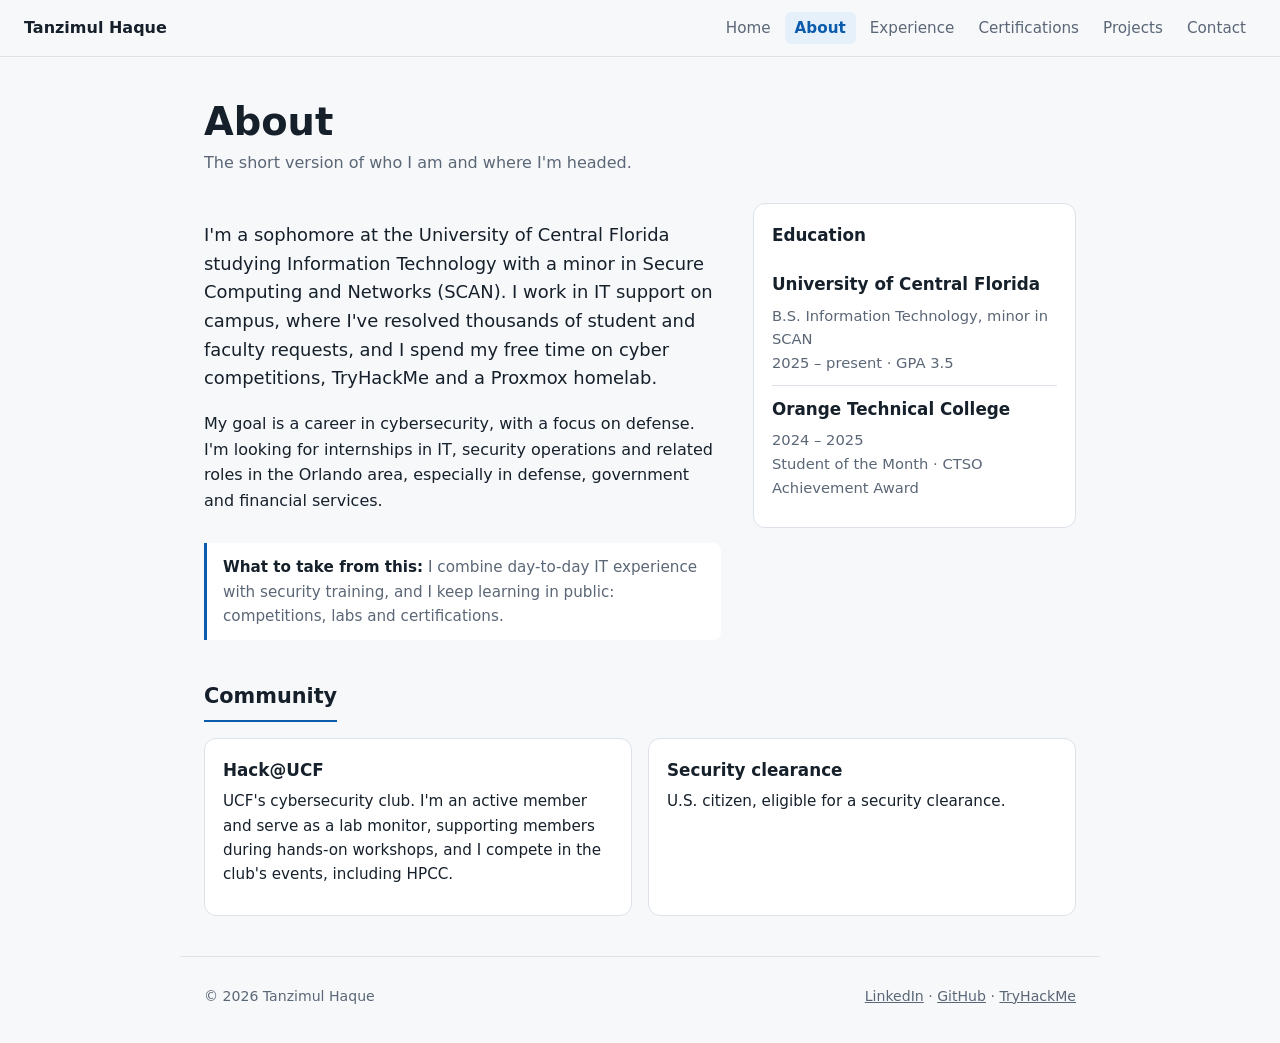
==== about.html @ 279c2467 "Split site into separate pages with per-section layouts Co-Authored-By: Claude Sonnet 5.5 <noreply@a" ====
<!doctype html>
<html lang="en">
<head>
<meta charset="utf-8">
<meta name="viewport" content="width=device-width, initial-scale=1">
<title>About | Tanzimul Haque</title>
<meta name="description" content="About Tanzimul Haque: UCF IT student with a SCAN minor, working in campus IT support and building toward a cybersecurity career.">
<link rel="stylesheet" href="style.css">
</head>
<body class="">
<header class="top">
  <a class="brand" href="index.html">Tanzimul Haque</a>
  <nav><a href="index.html">Home</a><a href="about.html" aria-current="page">About</a><a href="experience.html">Experience</a><a href="certifications.html">Certifications</a><a href="projects.html">Projects</a><a href="contact.html">Contact</a></nav>
</header>
<main>

<h1 class="page-title">About</h1>
<p class="page-sub">The short version of who I am and where I'm headed.</p>

<div class="two-col">
  <div>
    <p class="lead">I'm a sophomore at the University of Central Florida studying Information Technology with a minor in Secure Computing and Networks (SCAN). I work in IT support on campus, where I've resolved thousands of student and faculty requests, and I spend my free time on cyber competitions, TryHackMe and a Proxmox homelab.</p>
    <p>My goal is a career in cybersecurity, with a focus on defense. I'm looking for internships in IT, security operations and related roles in the Orlando area, especially in defense, government and financial services.</p>
    <p class="takeaway"><strong>What to take from this:</strong> I combine day-to-day IT experience with security training, and I keep learning in public: competitions, labs and certifications.</p>
  </div>
  <aside class="panel">
    <h2>Education</h2>
    <div class="mini">
      <h3>University of Central Florida</h3>
      <p>B.S. Information Technology, minor in SCAN<br>2025 &ndash; present &middot; GPA 3.5</p>
    </div>
    <div class="mini">
      <h3>Orange Technical College</h3>
      <p>2024 &ndash; 2025<br>Student of the Month &middot; CTSO Achievement Award</p>
    </div>
  </aside>
</div>

<h2 class="section">Community</h2>
<div class="cards">
  <article class="card">
    <h3>Hack@UCF</h3>
    <p>UCF's cybersecurity club. I'm an active member and serve as a lab monitor, supporting members during hands-on workshops, and I compete in the club's events, including HPCC.</p>
  </article>
  <article class="card">
    <h3>Security clearance</h3>
    <p>U.S. citizen, eligible for a security clearance.</p>
  </article>
</div>

</main>
<footer>
  <span>&copy; 2026 Tanzimul Haque</span>
  <span><a href="https://www.linkedin.com/in/tanzhaque/">LinkedIn</a> &middot; <a href="https://github.com/TanzHaque">GitHub</a> &middot; <a href="https://tryhackme.com/p/TanzHaque">TryHackMe</a></span>
</footer>
</body>
</html>
---- style.css ----
:root {
  --bg: #f7f8fa;
  --surface: #ffffff;
  --text: #16202b;
  --muted: #5b6776;
  --accent: #0b5cad;
  --accent-ink: #ffffff;
  --accent-soft: #e6f0fb;
  --line: #dde2e8;
}
@media (prefers-color-scheme: dark) {
  :root {
    --bg: #0f141a;
    --surface: #171e26;
    --text: #e8edf2;
    --muted: #9aa7b5;
    --accent: #5aa9ff;
    --accent-ink: #0a1118;
    --accent-soft: #14283d;
    --line: #28323d;
  }
}
* { box-sizing: border-box; }
html { scroll-behavior: smooth; }
body {
  margin: 0;
  background: var(--bg);
  color: var(--text);
  font: 16px/1.6 system-ui, -apple-system, "Segoe UI", Roboto, sans-serif;
}
a { color: var(--accent); }
code { font: .9em ui-monospace, Consolas, monospace; }

/* header / footer */
.top {
  position: sticky; top: 0; z-index: 5;
  display: flex; justify-content: space-between; align-items: center; flex-wrap: wrap; gap: 6px 20px;
  padding: 12px 24px;
  background: color-mix(in srgb, var(--bg) 90%, transparent);
  backdrop-filter: blur(8px);
  border-bottom: 1px solid var(--line);
}
.brand { font-weight: 800; text-decoration: none; color: var(--text); }
.top nav { display: flex; flex-wrap: wrap; gap: 4px 4px; }
.top nav a { padding: 4px 10px; border-radius: 6px; text-decoration: none; color: var(--muted); font-size: .95rem; }
.top nav a:hover { color: var(--accent); }
.top nav a[aria-current="page"] { color: var(--accent); background: var(--accent-soft); font-weight: 600; }
main, footer { max-width: 920px; margin: 0 auto; padding: 0 24px; }
main { min-height: 70vh; padding-bottom: 40px; }
footer { display: flex; justify-content: space-between; flex-wrap: wrap; gap: 8px; padding-top: 28px; padding-bottom: 36px; border-top: 1px solid var(--line); color: var(--muted); font-size: .88rem; }
footer a { color: var(--muted); }

/* type */
h1 { font-size: clamp(2.2rem, 6vw, 3.4rem); line-height: 1.1; margin: 4px 0 16px; }
h1.page-title { font-size: clamp(1.8rem, 4.5vw, 2.4rem); margin: 44px 0 6px; }
h2 { margin: 0 0 12px; }
h2.section { font-size: 1.3rem; margin: 40px 0 16px; padding-bottom: 6px; border-bottom: 2px solid var(--accent); display: inline-block; }
h3 { font-size: 1.05rem; margin: 0 0 6px; }
.page-sub { color: var(--muted); margin: 0 0 28px; max-width: 62ch; }
.eyebrow { color: var(--accent); font-weight: 600; letter-spacing: .06em; text-transform: uppercase; font-size: .78rem; margin: 0 0 6px; }
.lead { font-size: 1.12rem; max-width: 62ch; }
.tags { color: var(--accent); font-size: .8rem; margin: 0; }
.facts-line { color: var(--muted); font-size: .92rem; margin-top: 32px; }

/* buttons */
.cta { display: flex; flex-wrap: wrap; gap: 10px; margin: 22px 0 0; }
.btn { display: inline-block; padding: 10px 18px; border-radius: 8px; background: var(--accent); color: var(--accent-ink); text-decoration: none; font-weight: 600; border: 1px solid var(--accent); }
.btn.ghost { background: transparent; color: var(--accent); }
.btn:hover { filter: brightness(1.08); }

/* home */
.hero { padding: 64px 0 8px; }
.stats { display: grid; grid-template-columns: repeat(auto-fit, minmax(140px, 1fr)); gap: 12px; margin: 36px 0 0; }
.stat { background: var(--surface); border: 1px solid var(--line); border-radius: 12px; padding: 16px; }
.stat b { display: block; font-size: 1.7rem; line-height: 1.2; color: var(--accent); }
.stat span { color: var(--muted); font-size: .88rem; }
.stats.small { margin: 18px 0; }
.stats.small .stat { background: var(--bg); }
.tiles { display: grid; grid-template-columns: repeat(auto-fit, minmax(210px, 1fr)); gap: 14px; margin-top: 36px; }
.tile { display: flex; flex-direction: column; background: var(--surface); border: 1px solid var(--line); border-radius: 12px; padding: 18px; text-decoration: none; color: var(--text); transition: transform .12s, border-color .12s; }
.tile:hover { transform: translateY(-2px); border-color: var(--accent); }
.tile h2 { font-size: 1.1rem; margin: 0 0 6px; }
.tile p { margin: 0 0 12px; color: var(--muted); font-size: .92rem; flex: 1; }
.tile span { color: var(--accent); font-weight: 600; font-size: .9rem; }

/* about */
.two-col { display: grid; grid-template-columns: 1.6fr 1fr; gap: 32px; align-items: start; }
.panel { background: var(--surface); border: 1px solid var(--line); border-radius: 12px; padding: 18px; }
.panel h2 { font-size: 1.05rem; }
.mini { padding: 10px 0; border-top: 1px solid var(--line); }
.mini:first-of-type { border-top: 0; }
.mini p { margin: 0; color: var(--muted); font-size: .92rem; }

/* experience timeline */
.timeline { position: relative; margin-left: 8px; padding-left: 28px; border-left: 2px solid var(--line); }
.job { position: relative; margin-bottom: 30px; }
.job::before { content: ""; position: absolute; left: -37px; top: 7px; width: 14px; height: 14px; border-radius: 50%; background: var(--accent); border: 3px solid var(--bg); }
.job-head { display: flex; justify-content: space-between; align-items: baseline; gap: 12px; flex-wrap: wrap; }
.job-head h3 { font-size: 1.15rem; margin: 0; }
.job-head time { color: var(--muted); font-size: .9rem; white-space: nowrap; }
.org { margin: 0 0 8px; color: var(--accent); font-weight: 600; }
.job ul { margin: 0; padding-left: 20px; }
.job li { margin-bottom: 5px; }

/* certifications */
.cert-grid { display: grid; grid-template-columns: repeat(auto-fit, minmax(280px, 1fr)); gap: 16px; }
.cert { background: var(--surface); border: 1px solid var(--line); border-top: 4px solid var(--accent); border-radius: 12px; padding: 18px; }
.cert-top { display: flex; justify-content: space-between; align-items: center; gap: 8px; }
.cert-top h3 { margin: 0; font-size: 1.15rem; }
.pill { background: var(--accent-soft); color: var(--accent); font-size: .75rem; font-weight: 700; padding: 2px 10px; border-radius: 999px; }
.covers { color: var(--muted); font-size: .92rem; margin: 8px 0 12px; }
.cert dl { margin: 0; display: grid; grid-template-columns: auto 1fr; gap: 4px 14px; font-size: .88rem; }
.cert dt { color: var(--muted); }
.cert dd { margin: 0; }
.skill-grid { display: grid; grid-template-columns: repeat(auto-fit, minmax(210px, 1fr)); gap: 14px; }
.skill { background: var(--surface); border: 1px solid var(--line); border-radius: 12px; padding: 14px 16px; }
.skill p { margin: 0; color: var(--muted); font-size: .92rem; }

/* projects */
.feature { background: var(--surface); border: 1px solid var(--line); border-left: 4px solid var(--accent); border-radius: 12px; padding: 24px; margin-bottom: 22px; }
.feature h2 { font-size: 1.4rem; }
.note-line { color: var(--muted); font-size: .92rem; margin: 10px 0 0; }
.cards { display: grid; grid-template-columns: repeat(auto-fit, minmax(300px, 1fr)); gap: 16px; }
.card { background: var(--surface); border: 1px solid var(--line); border-radius: 12px; padding: 18px; }
.card p { margin: 0 0 10px; font-size: .95rem; }

/* contact */
.contact-grid { display: grid; grid-template-columns: repeat(auto-fit, minmax(230px, 1fr)); gap: 14px; }
.contact-card { display: block; background: var(--surface); border: 1px solid var(--line); border-radius: 12px; padding: 20px; text-decoration: none; color: var(--text); }
.contact-card:hover { border-color: var(--accent); }
.contact-card span { display: block; color: var(--muted); font-size: .8rem; text-transform: uppercase; letter-spacing: .06em; }
.contact-card b { display: block; margin-top: 4px; word-break: break-word; }
.contact-card.primary { background: var(--accent); border-color: var(--accent); color: var(--accent-ink); grid-column: 1 / -1; }
.contact-card.primary span { color: inherit; opacity: .8; }
.contact-card.primary b { font-size: 1.2rem; }

.takeaway { margin: 30px 0 0; padding: 12px 16px; border-left: 3px solid var(--accent); background: var(--surface); border-radius: 0 8px 8px 0; color: var(--muted); font-size: .95rem; }
.takeaway strong { color: var(--text); }

@media (max-width: 680px) {
  .two-col { grid-template-columns: 1fr; }
  .top { padding: 10px 16px; }
  main, footer { padding-left: 16px; padding-right: 16px; }
  .timeline { padding-left: 22px; }
  .job::before { left: -31px; }
}
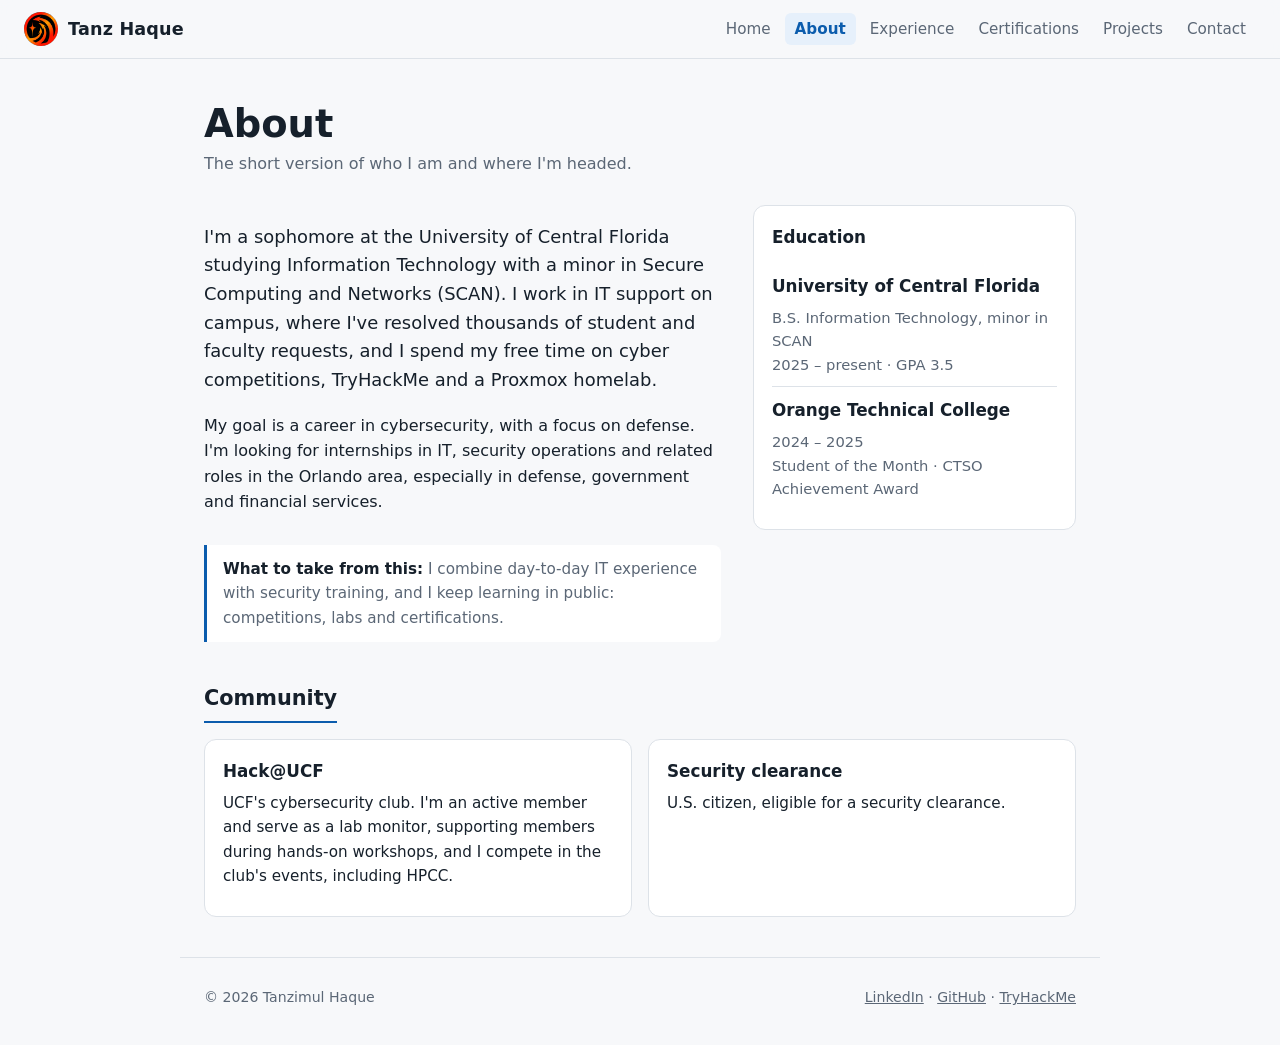
==== commit 38fed507: "Add logo and favicon, use Tanz Haque in header Co-Authored-By: Claude Sonnet 5.5 <noreply@anthropic." ====
--- a/about.html
+++ b/about.html
@@ -5,11 +5,12 @@
 <meta name="viewport" content="width=device-width, initial-scale=1">
 <title>About | Tanzimul Haque</title>
 <meta name="description" content="About Tanzimul Haque: UCF IT student with a SCAN minor, working in campus IT support and building toward a cybersecurity career.">
+<link rel="icon" type="image/png" href="favicon.png">
 <link rel="stylesheet" href="style.css">
 </head>
 <body class="">
 <header class="top">
-  <a class="brand" href="index.html">Tanzimul Haque</a>
+  <a class="brand" href="index.html"><img src="logo.png" alt="" width="34" height="34"><span>Tanz Haque</span></a>
   <nav><a href="index.html">Home</a><a href="about.html" aria-current="page">About</a><a href="experience.html">Experience</a><a href="certifications.html">Certifications</a><a href="projects.html">Projects</a><a href="contact.html">Contact</a></nav>
 </header>
 <main>
--- a/style.css
+++ b/style.css
@@ -40,7 +40,8 @@
   backdrop-filter: blur(8px);
   border-bottom: 1px solid var(--line);
 }
-.brand { font-weight: 800; text-decoration: none; color: var(--text); }
+.brand { display: inline-flex; align-items: center; gap: 10px; font-weight: 800; font-size: 1.1rem; letter-spacing: .01em; text-decoration: none; color: var(--text); }
+.brand img { display: block; width: 34px; height: 34px; border-radius: 50%; background: #000; }
 .top nav { display: flex; flex-wrap: wrap; gap: 4px 4px; }
 .top nav a { padding: 4px 10px; border-radius: 6px; text-decoration: none; color: var(--muted); font-size: .95rem; }
 .top nav a:hover { color: var(--accent); }
